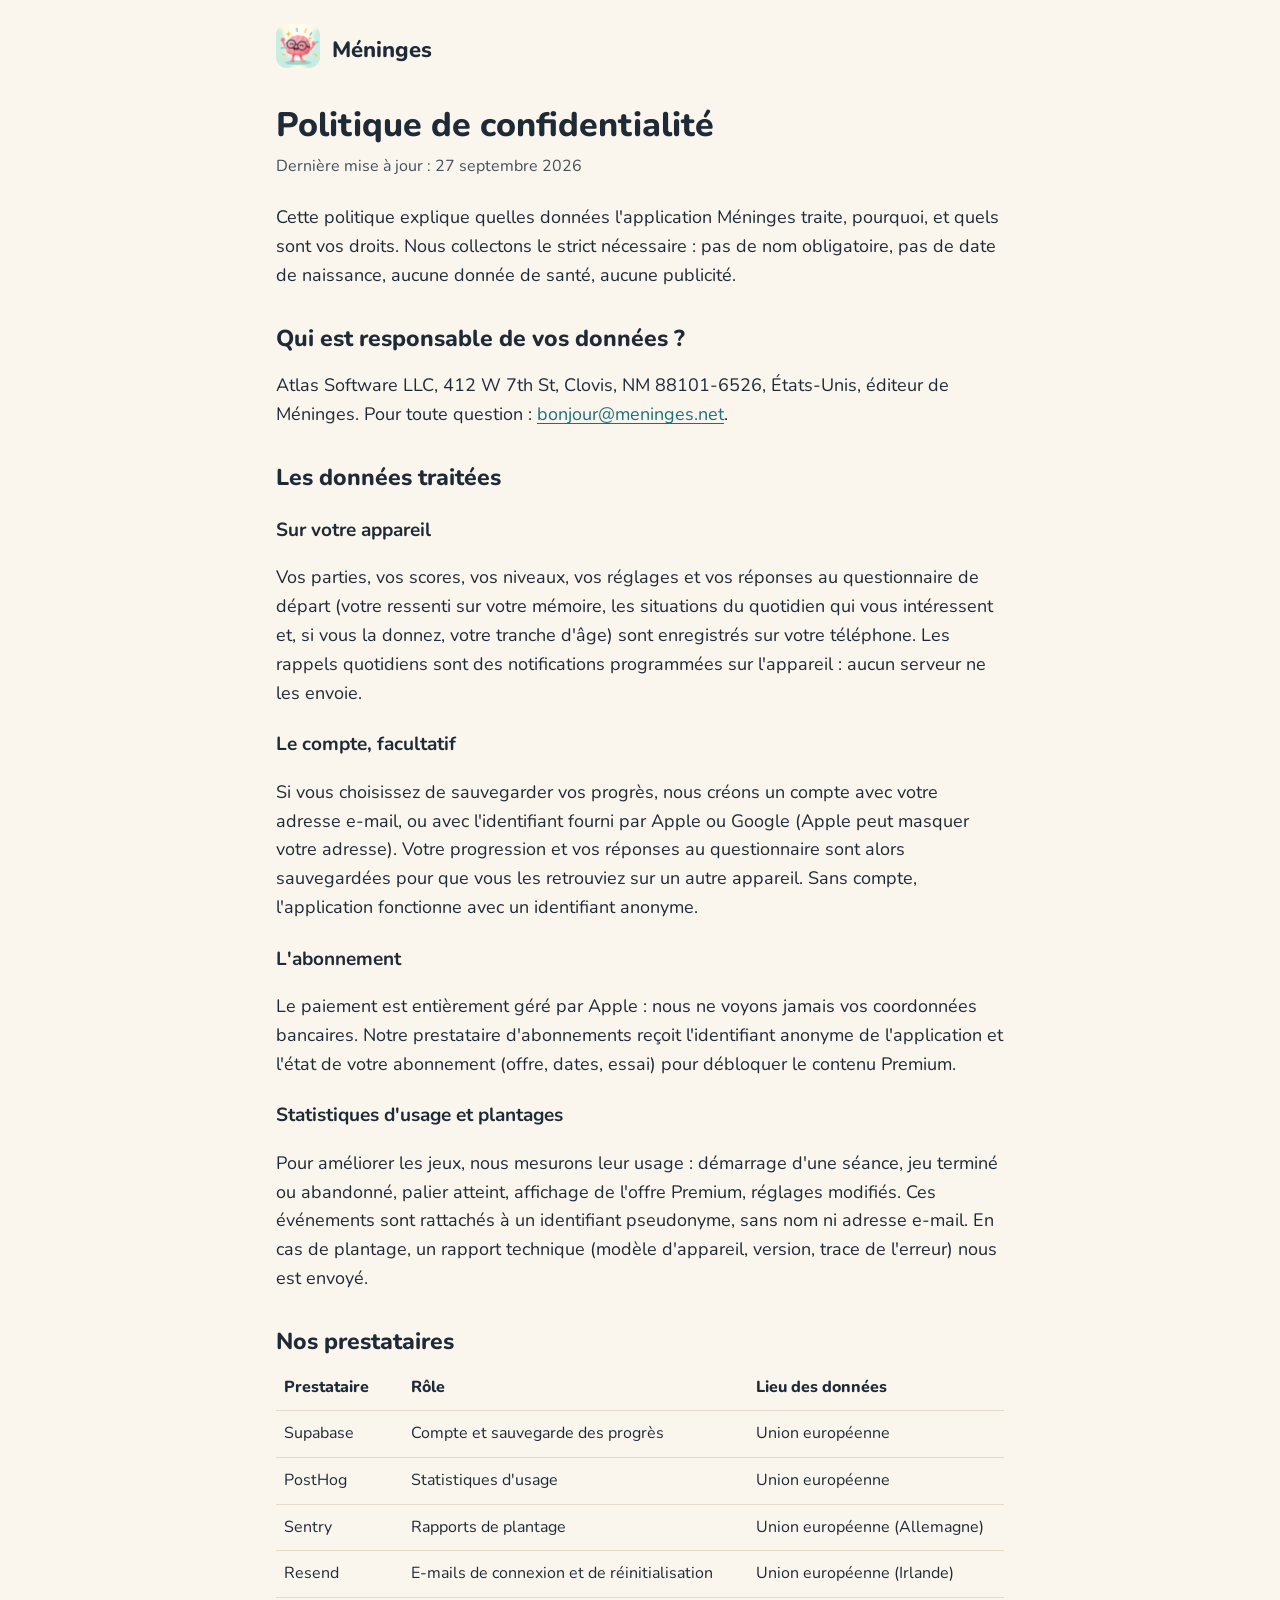
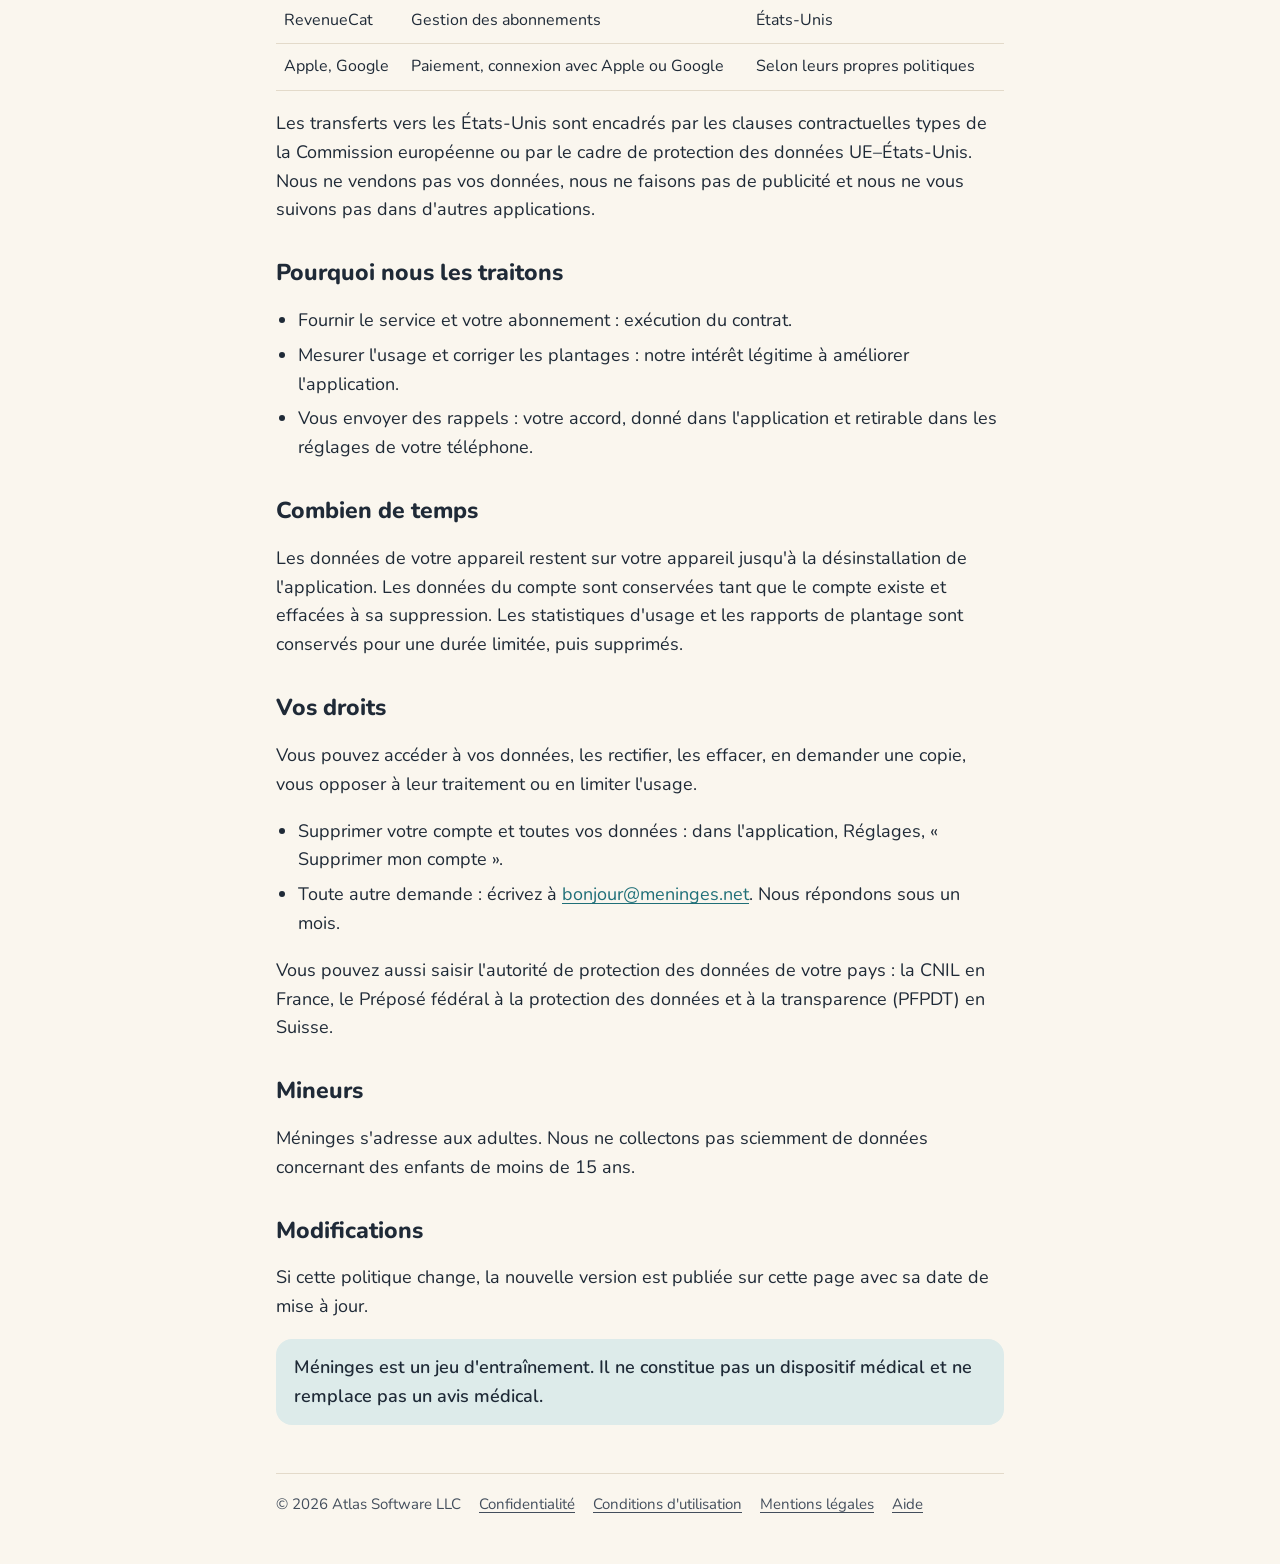
==== confidentialite/index.html @ 9a10e6e6 "Site de Méninges : accueil, confidentialité, conditions d'utilisation, mentions légales, aide Co-Aut" ====
<!doctype html>
<html lang="fr">
<head>
<meta charset="utf-8">
<meta name="viewport" content="width=device-width, initial-scale=1">
<title>Confidentialité | Méninges</title>
<meta name="description" content="Politique de confidentialité de l'application Méninges.">
<link rel="icon" href="../assets/icone.png">
<link rel="apple-touch-icon" href="../assets/icone.png">
<link rel="preconnect" href="https://fonts.googleapis.com">
<link rel="preconnect" href="https://fonts.gstatic.com" crossorigin>
<link href="https://fonts.googleapis.com/css2?family=Nunito:wght@400;600;700;800&display=swap" rel="stylesheet">
<link rel="stylesheet" href="../style.css">
</head>
<body>
<div class="page">
<header class="haut"><a href="../"><img src="../assets/icone.png" alt=""></a><a class="marque" href="../">Méninges</a></header>
<main>

<h1>Politique de confidentialité</h1>
<p class="maj">Dernière mise à jour : 27 septembre 2026</p>
<p>Cette politique explique quelles données l'application Méninges traite, pourquoi, et quels sont vos droits. Nous collectons le strict nécessaire : pas de nom obligatoire, pas de date de naissance, aucune donnée de santé, aucune publicité.</p>

<h2>Qui est responsable de vos données ?</h2>
<p>Atlas Software LLC, 412 W 7th St, Clovis, NM 88101-6526, États-Unis, éditeur de Méninges. Pour toute question : <a href="mailto:bonjour@meninges.net">bonjour@meninges.net</a>.</p>

<h2>Les données traitées</h2>
<h3>Sur votre appareil</h3>
<p>Vos parties, vos scores, vos niveaux, vos réglages et vos réponses au questionnaire de départ (votre ressenti sur votre mémoire, les situations du quotidien qui vous intéressent et, si vous la donnez, votre tranche d'âge) sont enregistrés sur votre téléphone. Les rappels quotidiens sont des notifications programmées sur l'appareil : aucun serveur ne les envoie.</p>
<h3>Le compte, facultatif</h3>
<p>Si vous choisissez de sauvegarder vos progrès, nous créons un compte avec votre adresse e-mail, ou avec l'identifiant fourni par Apple ou Google (Apple peut masquer votre adresse). Votre progression et vos réponses au questionnaire sont alors sauvegardées pour que vous les retrouviez sur un autre appareil. Sans compte, l'application fonctionne avec un identifiant anonyme.</p>
<h3>L'abonnement</h3>
<p>Le paiement est entièrement géré par Apple : nous ne voyons jamais vos coordonnées bancaires. Notre prestataire d'abonnements reçoit l'identifiant anonyme de l'application et l'état de votre abonnement (offre, dates, essai) pour débloquer le contenu Premium.</p>
<h3>Statistiques d'usage et plantages</h3>
<p>Pour améliorer les jeux, nous mesurons leur usage : démarrage d'une séance, jeu terminé ou abandonné, palier atteint, affichage de l'offre Premium, réglages modifiés. Ces événements sont rattachés à un identifiant pseudonyme, sans nom ni adresse e-mail. En cas de plantage, un rapport technique (modèle d'appareil, version, trace de l'erreur) nous est envoyé.</p>

<h2>Nos prestataires</h2>
<div class="tableau"><table>
<tr><th>Prestataire</th><th>Rôle</th><th>Lieu des données</th></tr>
<tr><td>Supabase</td><td>Compte et sauvegarde des progrès</td><td>Union européenne</td></tr>
<tr><td>PostHog</td><td>Statistiques d'usage</td><td>Union européenne</td></tr>
<tr><td>Sentry</td><td>Rapports de plantage</td><td>Union européenne (Allemagne)</td></tr>
<tr><td>Resend</td><td>E-mails de connexion et de réinitialisation</td><td>Union européenne (Irlande)</td></tr>
<tr><td>RevenueCat</td><td>Gestion des abonnements</td><td>États-Unis</td></tr>
<tr><td>Apple, Google</td><td>Paiement, connexion avec Apple ou Google</td><td>Selon leurs propres politiques</td></tr>
</table></div>
<p>Les transferts vers les États-Unis sont encadrés par les clauses contractuelles types de la Commission européenne ou par le cadre de protection des données UE–États-Unis. Nous ne vendons pas vos données, nous ne faisons pas de publicité et nous ne vous suivons pas dans d'autres applications.</p>

<h2>Pourquoi nous les traitons</h2>
<ul>
<li>Fournir le service et votre abonnement : exécution du contrat.</li>
<li>Mesurer l'usage et corriger les plantages : notre intérêt légitime à améliorer l'application.</li>
<li>Vous envoyer des rappels : votre accord, donné dans l'application et retirable dans les réglages de votre téléphone.</li>
</ul>

<h2>Combien de temps</h2>
<p>Les données de votre appareil restent sur votre appareil jusqu'à la désinstallation de l'application. Les données du compte sont conservées tant que le compte existe et effacées à sa suppression. Les statistiques d'usage et les rapports de plantage sont conservés pour une durée limitée, puis supprimés.</p>

<h2>Vos droits</h2>
<p>Vous pouvez accéder à vos données, les rectifier, les effacer, en demander une copie, vous opposer à leur traitement ou en limiter l'usage.</p>
<ul>
<li>Supprimer votre compte et toutes vos données : dans l'application, Réglages, « Supprimer mon compte ».</li>
<li>Toute autre demande : écrivez à <a href="mailto:bonjour@meninges.net">bonjour@meninges.net</a>. Nous répondons sous un mois.</li>
</ul>
<p>Vous pouvez aussi saisir l'autorité de protection des données de votre pays : la CNIL en France, le Préposé fédéral à la protection des données et à la transparence (PFPDT) en Suisse.</p>

<h2>Mineurs</h2>
<p>Méninges s'adresse aux adultes. Nous ne collectons pas sciemment de données concernant des enfants de moins de 15 ans.</p>

<h2>Modifications</h2>
<p>Si cette politique change, la nouvelle version est publiée sur cette page avec sa date de mise à jour.</p>
<p class="avertissement">Méninges est un jeu d'entraînement. Il ne constitue pas un dispositif médical et ne remplace pas un avis médical.</p>

</main>
<footer class="bas">
<span>© 2026 Atlas Software LLC</span>
<a href="../confidentialite/">Confidentialité</a>
<a href="../conditions/">Conditions d'utilisation</a>
<a href="../mentions-legales/">Mentions légales</a>
<a href="../aide/">Aide</a>
</footer>
</div>
</body>
</html>
---- style.css ----
:root {
  --creme: #faf6ee;
  --papier: #fffdf8;
  --encre: #1f2a37;
  --encre-douce: #434e5c;
  --canard: #1f6f78;
  --canard-doux: #ddebea;
  --filet: #e3dacA;
  color-scheme: light dark;
}

@media (prefers-color-scheme: dark) {
  :root {
    --creme: #141a22;
    --papier: #1e2631;
    --encre: #f2eee6;
    --encre-douce: #c9ced6;
    --canard: #6fc3cb;
    --canard-doux: #1c4449;
    --filet: #334050;
  }
}

* { box-sizing: border-box; }

html { -webkit-text-size-adjust: 100%; }

body {
  margin: 0;
  background: var(--creme);
  color: var(--encre);
  font-family: "Nunito", system-ui, -apple-system, "Segoe UI", sans-serif;
  font-size: 18px;
  line-height: 1.6;
}

a { color: var(--canard); text-underline-offset: 3px; }

.page {
  max-width: 760px;
  margin: 0 auto;
  padding: 24px 16px 48px;
}

header.haut {
  display: flex;
  align-items: center;
  gap: 12px;
  margin-bottom: 28px;
}

header.haut img { width: 44px; height: 44px; border-radius: 11px; }

header.haut a.marque {
  color: var(--encre);
  font-weight: 800;
  font-size: 22px;
  text-decoration: none;
}

h1 { font-size: 34px; line-height: 1.2; margin: 0 0 8px; font-weight: 800; }
h2 { font-size: 23px; line-height: 1.3; margin: 34px 0 8px; font-weight: 800; }
h3 { font-size: 19px; margin: 22px 0 4px; font-weight: 700; }

.maj { color: var(--encre-douce); font-size: 16px; margin: 0 0 24px; }

.carte {
  background: var(--papier);
  border: 1px solid var(--filet);
  border-radius: 20px;
  padding: 20px 22px;
  margin: 18px 0;
}

.avertissement {
  background: var(--canard-doux);
  border-radius: 16px;
  padding: 14px 18px;
  font-weight: 600;
}

ul { padding-left: 22px; }
li { margin: 6px 0; }

table { width: 100%; border-collapse: collapse; font-size: 16px; }
th, td { text-align: left; vertical-align: top; padding: 10px 8px; border-bottom: 1px solid var(--filet); }
th { font-weight: 800; }
.tableau { overflow-x: auto; }

.accueil { text-align: center; }
.accueil img.mascotte { width: 180px; height: auto; margin: 8px auto 0; display: block; }
.accueil p.sous-titre { font-size: 20px; color: var(--encre-douce); margin: 4px 0 26px; }

.liens { display: grid; gap: 12px; margin: 26px 0; text-align: left; }
.liens a {
  display: block;
  background: var(--papier);
  border: 1px solid var(--filet);
  border-radius: 16px;
  padding: 16px 18px;
  color: var(--encre);
  font-weight: 700;
  text-decoration: none;
}
.liens a span { display: block; font-weight: 400; color: var(--encre-douce); font-size: 16px; }

footer.bas {
  margin-top: 48px;
  padding-top: 18px;
  border-top: 1px solid var(--filet);
  font-size: 15px;
  color: var(--encre-douce);
  display: flex;
  flex-wrap: wrap;
  gap: 8px 18px;
}
footer.bas a { color: var(--encre-douce); }
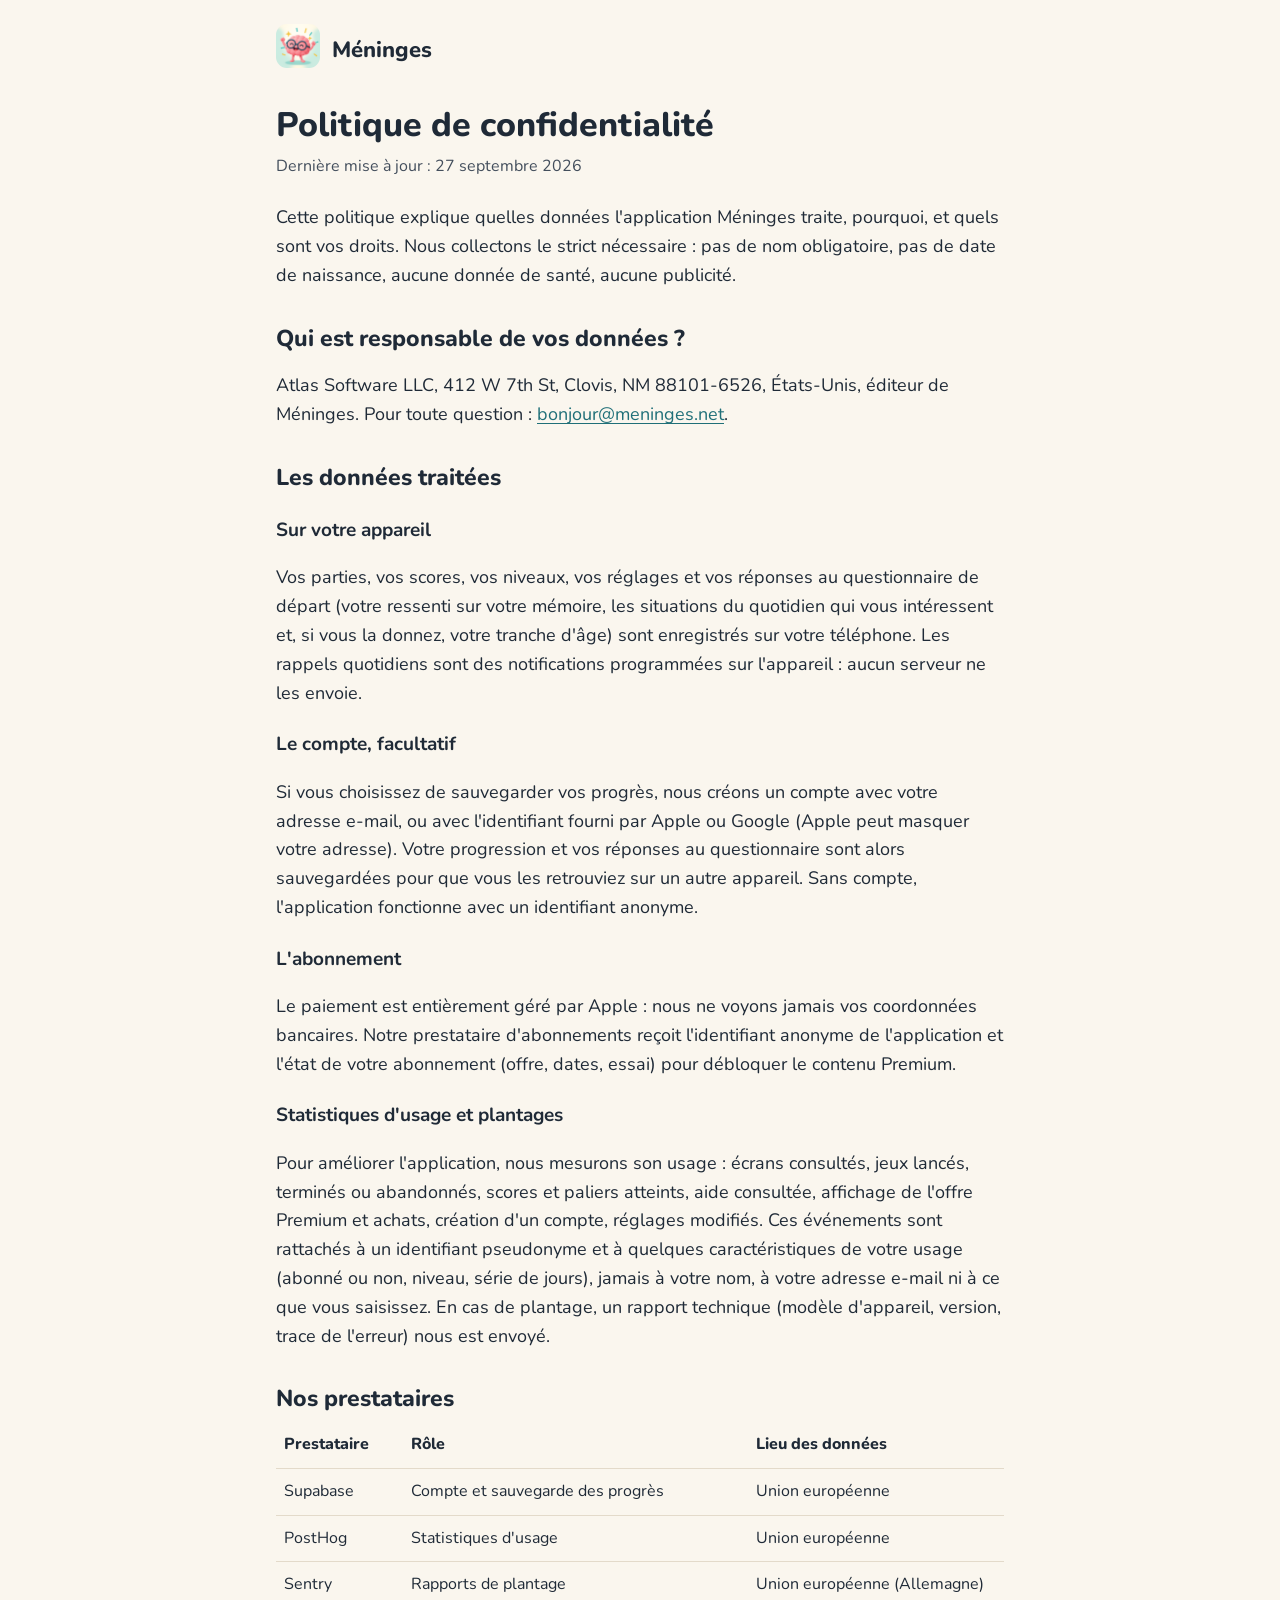
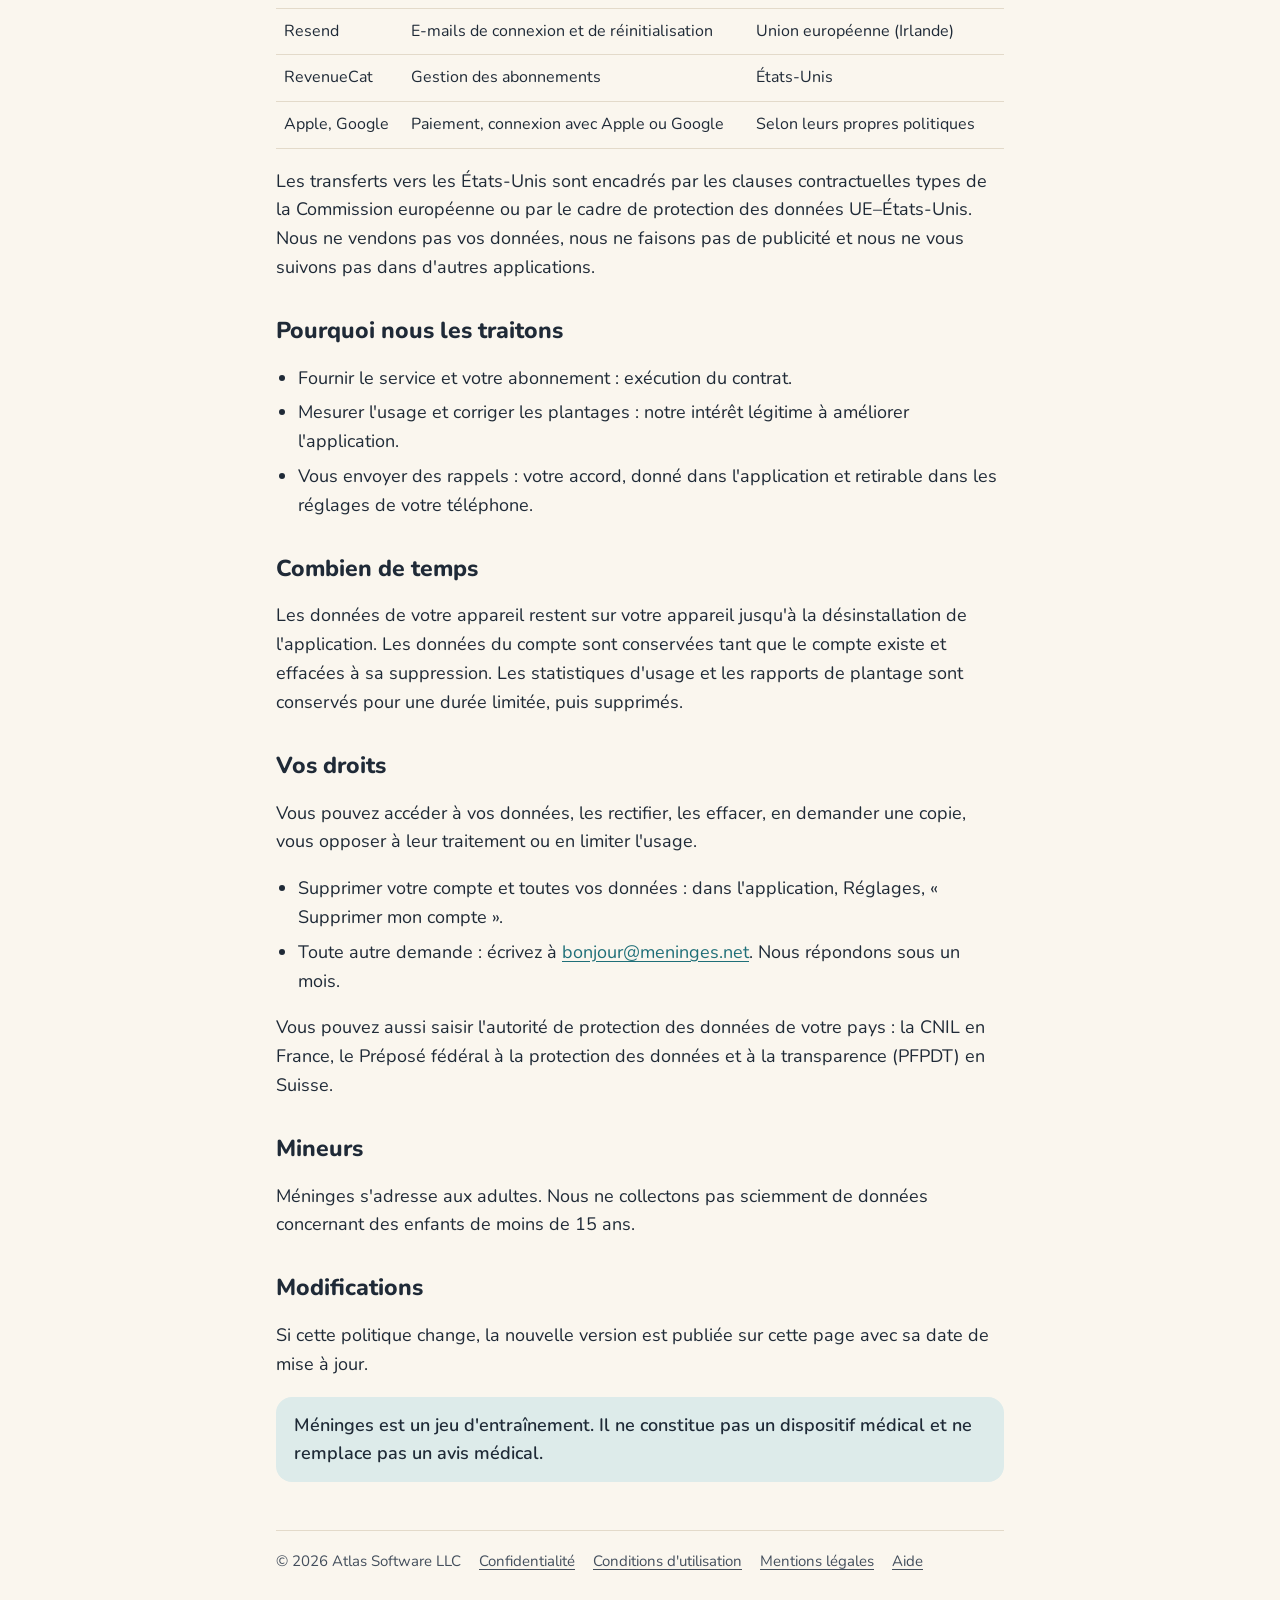
==== commit 6873dfb8: "Confidentialité : détail des statistiques d'usage (écrans, jeux, achats) Co-Authored-By: Claude Opus" ====
--- a/confidentialite/index.html
+++ b/confidentialite/index.html
@@ -32,7 +32,7 @@
 <h3>L'abonnement</h3>
 <p>Le paiement est entièrement géré par Apple : nous ne voyons jamais vos coordonnées bancaires. Notre prestataire d'abonnements reçoit l'identifiant anonyme de l'application et l'état de votre abonnement (offre, dates, essai) pour débloquer le contenu Premium.</p>
 <h3>Statistiques d'usage et plantages</h3>
-<p>Pour améliorer les jeux, nous mesurons leur usage : démarrage d'une séance, jeu terminé ou abandonné, palier atteint, affichage de l'offre Premium, réglages modifiés. Ces événements sont rattachés à un identifiant pseudonyme, sans nom ni adresse e-mail. En cas de plantage, un rapport technique (modèle d'appareil, version, trace de l'erreur) nous est envoyé.</p>
+<p>Pour améliorer l'application, nous mesurons son usage : écrans consultés, jeux lancés, terminés ou abandonnés, scores et paliers atteints, aide consultée, affichage de l'offre Premium et achats, création d'un compte, réglages modifiés. Ces événements sont rattachés à un identifiant pseudonyme et à quelques caractéristiques de votre usage (abonné ou non, niveau, série de jours), jamais à votre nom, à votre adresse e-mail ni à ce que vous saisissez. En cas de plantage, un rapport technique (modèle d'appareil, version, trace de l'erreur) nous est envoyé.</p>
 
 <h2>Nos prestataires</h2>
 <div class="tableau"><table>
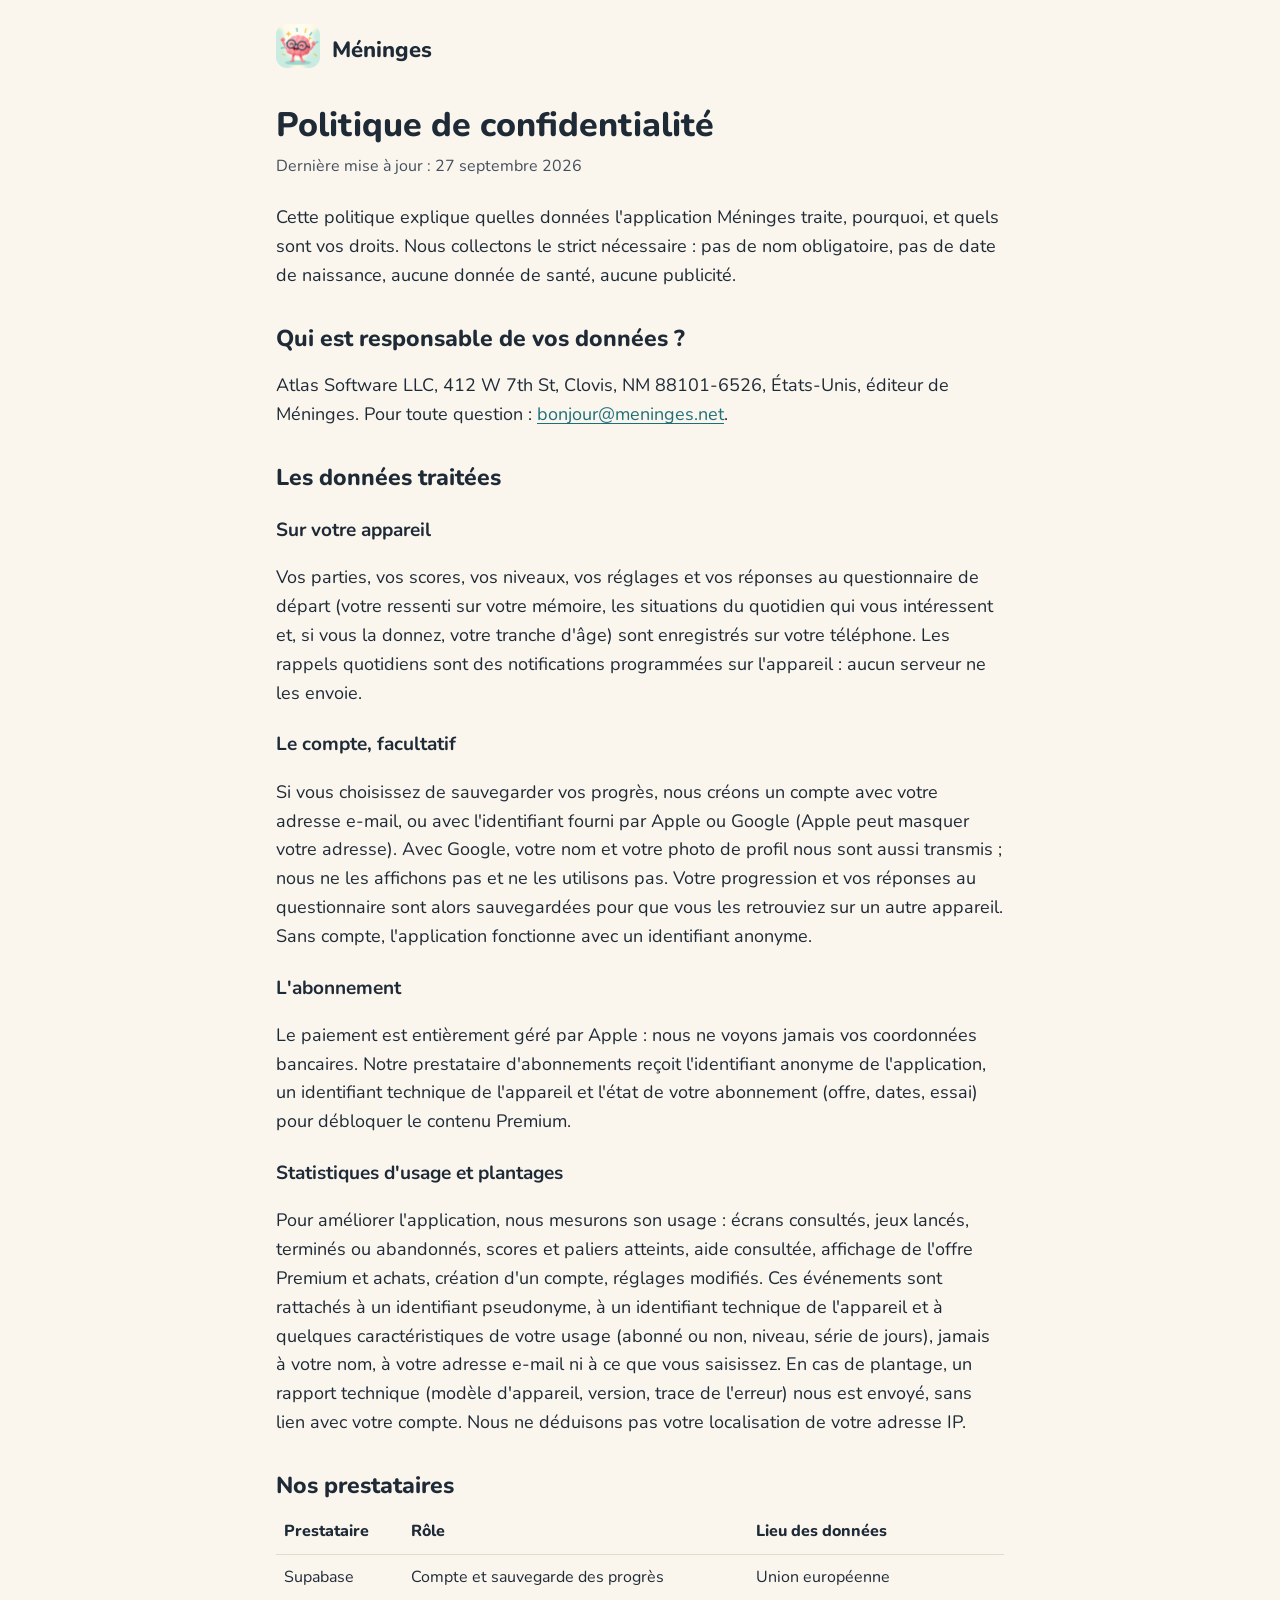
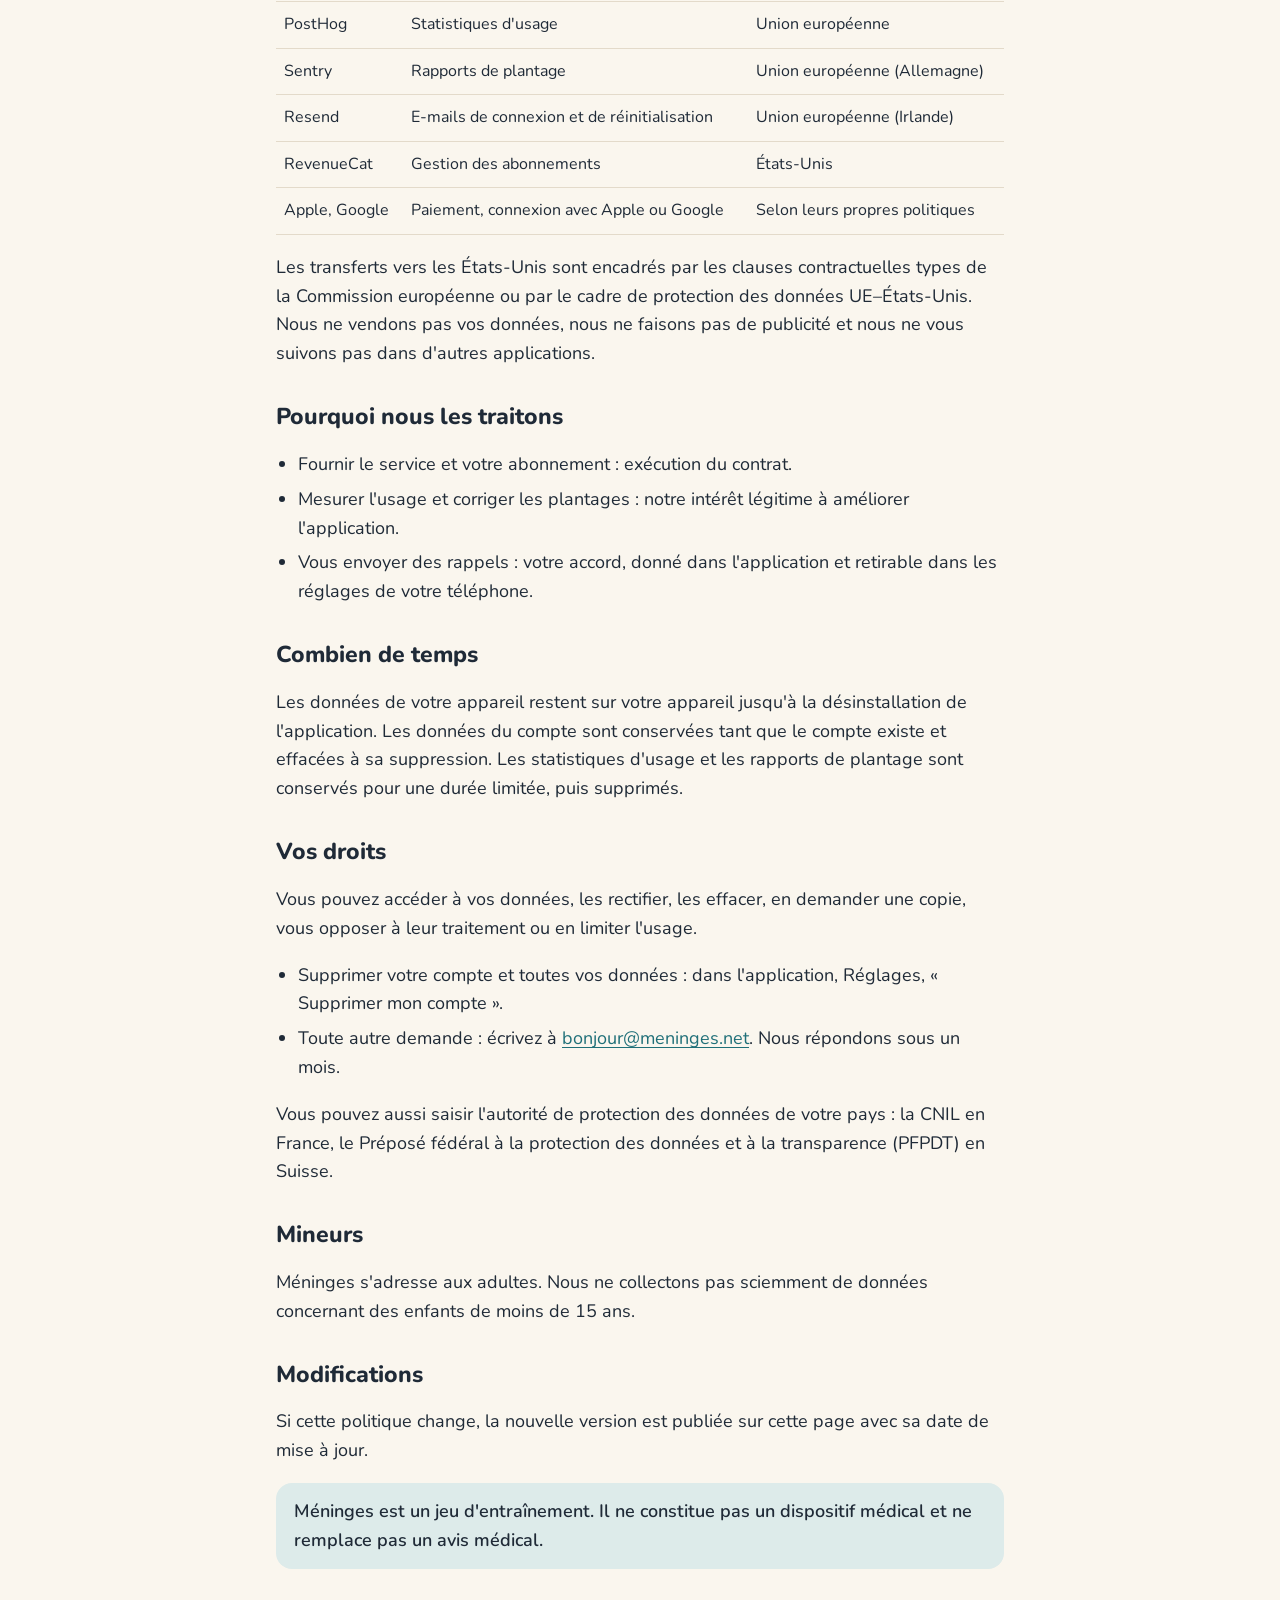
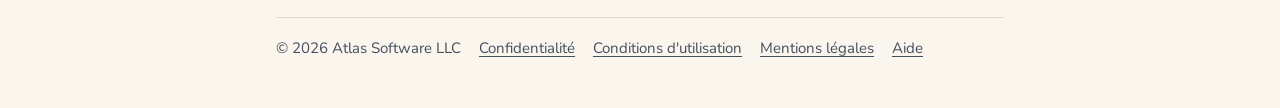
==== commit c37814d2: "Confidentialité : nom transmis par Google, identifiant technique de l'appareil, pas de géolocalisati" ====
--- a/confidentialite/index.html
+++ b/confidentialite/index.html
@@ -28,11 +28,11 @@
 <h3>Sur votre appareil</h3>
 <p>Vos parties, vos scores, vos niveaux, vos réglages et vos réponses au questionnaire de départ (votre ressenti sur votre mémoire, les situations du quotidien qui vous intéressent et, si vous la donnez, votre tranche d'âge) sont enregistrés sur votre téléphone. Les rappels quotidiens sont des notifications programmées sur l'appareil : aucun serveur ne les envoie.</p>
 <h3>Le compte, facultatif</h3>
-<p>Si vous choisissez de sauvegarder vos progrès, nous créons un compte avec votre adresse e-mail, ou avec l'identifiant fourni par Apple ou Google (Apple peut masquer votre adresse). Votre progression et vos réponses au questionnaire sont alors sauvegardées pour que vous les retrouviez sur un autre appareil. Sans compte, l'application fonctionne avec un identifiant anonyme.</p>
+<p>Si vous choisissez de sauvegarder vos progrès, nous créons un compte avec votre adresse e-mail, ou avec l'identifiant fourni par Apple ou Google (Apple peut masquer votre adresse). Avec Google, votre nom et votre photo de profil nous sont aussi transmis ; nous ne les affichons pas et ne les utilisons pas. Votre progression et vos réponses au questionnaire sont alors sauvegardées pour que vous les retrouviez sur un autre appareil. Sans compte, l'application fonctionne avec un identifiant anonyme.</p>
 <h3>L'abonnement</h3>
-<p>Le paiement est entièrement géré par Apple : nous ne voyons jamais vos coordonnées bancaires. Notre prestataire d'abonnements reçoit l'identifiant anonyme de l'application et l'état de votre abonnement (offre, dates, essai) pour débloquer le contenu Premium.</p>
+<p>Le paiement est entièrement géré par Apple : nous ne voyons jamais vos coordonnées bancaires. Notre prestataire d'abonnements reçoit l'identifiant anonyme de l'application, un identifiant technique de l'appareil et l'état de votre abonnement (offre, dates, essai) pour débloquer le contenu Premium.</p>
 <h3>Statistiques d'usage et plantages</h3>
-<p>Pour améliorer l'application, nous mesurons son usage : écrans consultés, jeux lancés, terminés ou abandonnés, scores et paliers atteints, aide consultée, affichage de l'offre Premium et achats, création d'un compte, réglages modifiés. Ces événements sont rattachés à un identifiant pseudonyme et à quelques caractéristiques de votre usage (abonné ou non, niveau, série de jours), jamais à votre nom, à votre adresse e-mail ni à ce que vous saisissez. En cas de plantage, un rapport technique (modèle d'appareil, version, trace de l'erreur) nous est envoyé.</p>
+<p>Pour améliorer l'application, nous mesurons son usage : écrans consultés, jeux lancés, terminés ou abandonnés, scores et paliers atteints, aide consultée, affichage de l'offre Premium et achats, création d'un compte, réglages modifiés. Ces événements sont rattachés à un identifiant pseudonyme, à un identifiant technique de l'appareil et à quelques caractéristiques de votre usage (abonné ou non, niveau, série de jours), jamais à votre nom, à votre adresse e-mail ni à ce que vous saisissez. En cas de plantage, un rapport technique (modèle d'appareil, version, trace de l'erreur) nous est envoyé, sans lien avec votre compte. Nous ne déduisons pas votre localisation de votre adresse IP.</p>
 
 <h2>Nos prestataires</h2>
 <div class="tableau"><table>
